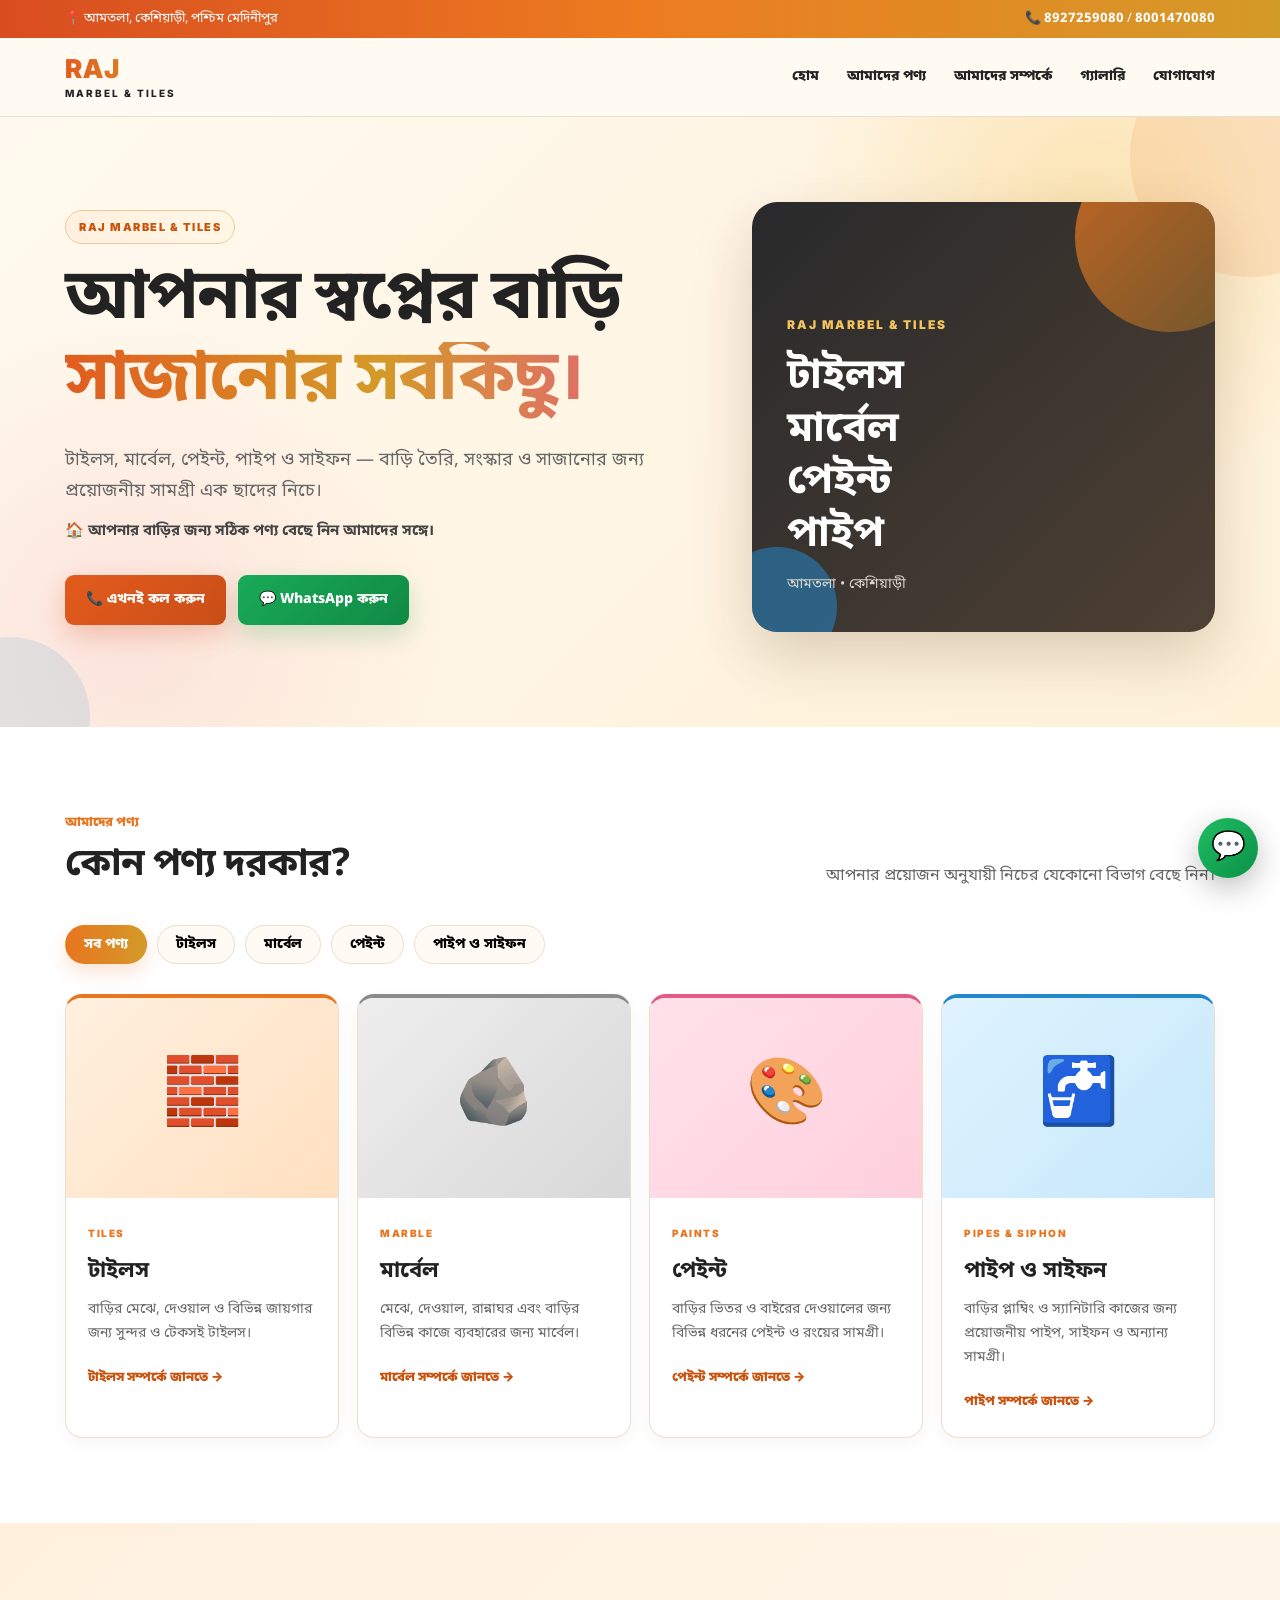
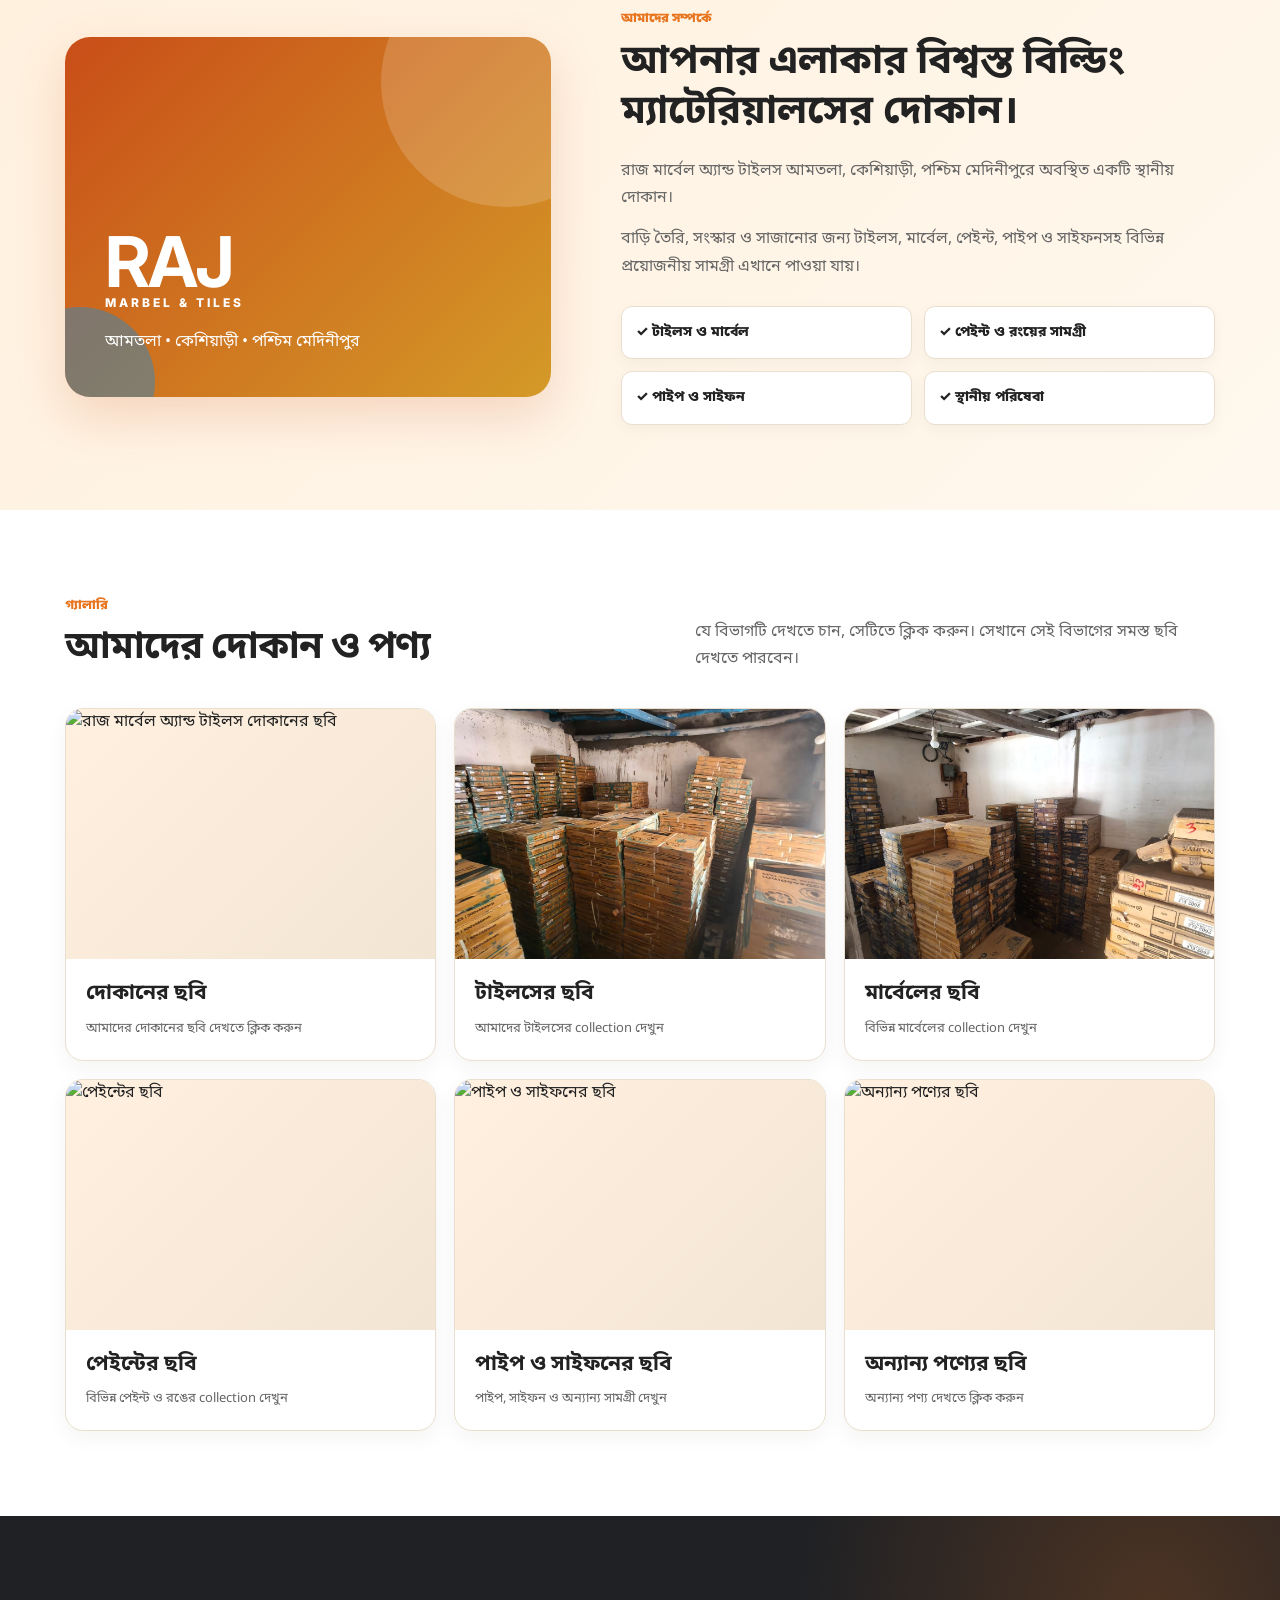
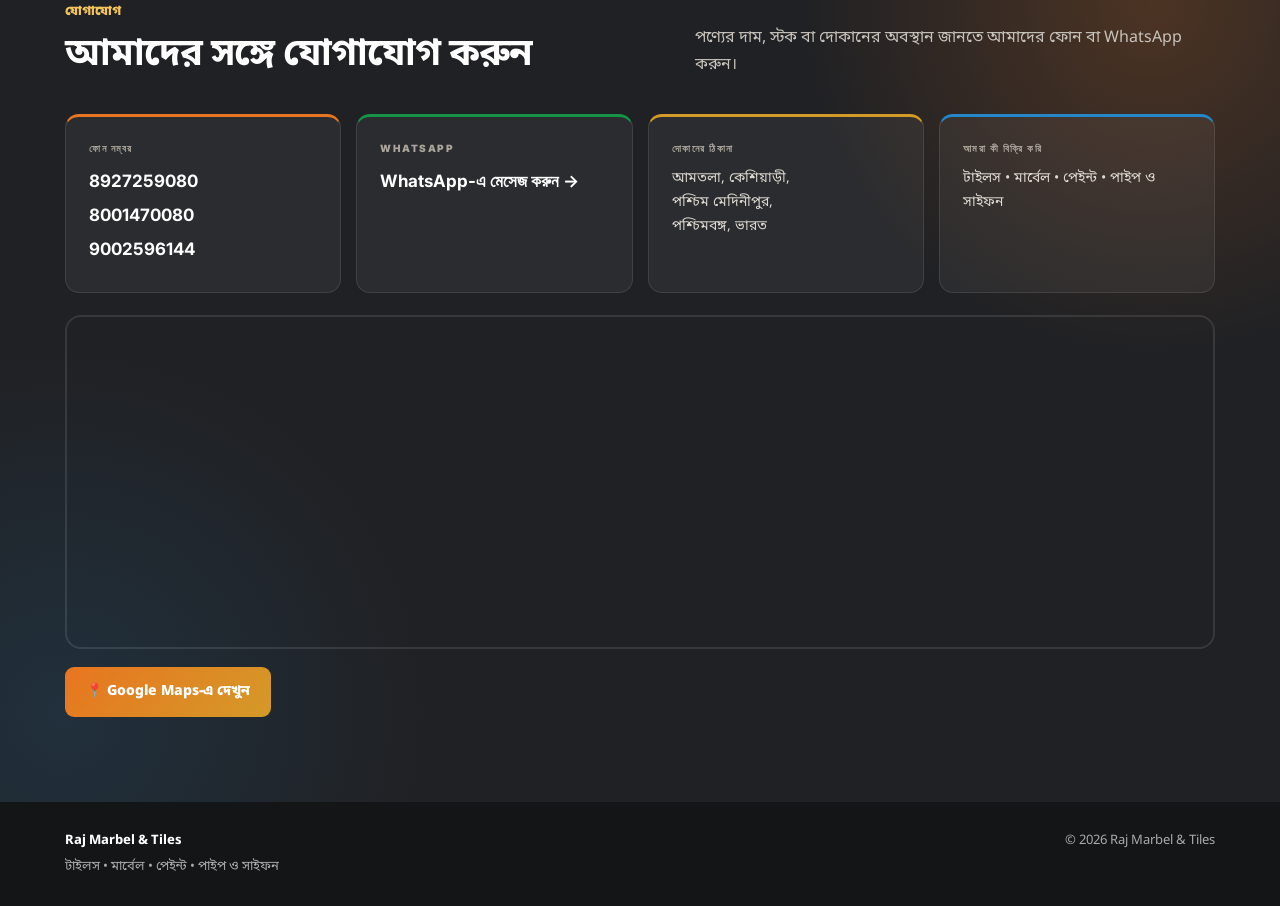
==== index.html @ 2b51fd88 "Initial commit" ====
<!DOCTYPE html>
<html lang="bn">
<head>
    <meta charset="UTF-8">

    <meta name="viewport" content="width=device-width, initial-scale=1.0">

    <!-- SEO: Keep these in English for online search -->
    <title>Raj Marbel & Tiles | Tiles, Marble, Paints & Pipes | Amtola, Keshiary</title>

    <meta
        name="description"
        content="Raj Marbel & Tiles - Tiles, Marble, Paints, Pipes & Siphon shop in Amtola, Keshiary, Paschim Medinipur, West Bengal."
    >

    <meta
        name="keywords"
        content="Raj Marbel & Tiles, Tiles shop Amtola, Marble shop Keshiary, Paint shop Amtola, Pipes shop Keshiary, Paschim Medinipur Tiles, Marble, Paints, Pipes"
    >

    <meta name="author" content="Raj Marbel & Tiles">

    <!-- Bengali + English Fonts -->
    <link rel="preconnect" href="https://fonts.googleapis.com">

    <link rel="preconnect" href="https://fonts.gstatic.com" crossorigin>

    <link
        href="https://fonts.googleapis.com/css2?family=Inter:wght@400;500;600;700;800&family=Noto+Sans+Bengali:wght@400;500;600;700;800&display=swap"
        rel="stylesheet"
    >

    <link rel="stylesheet" href="style.css">
</head>

<body>


<!-- ==========================================
     TOP BAR
========================================== -->

<div class="top-bar">

    <div class="container top-bar-content">

        <span>
            📍 আমতলা, কেশিয়াড়ী, পশ্চিম মেদিনীপুর
        </span>

        <span>
            📞
            <a href="tel:+918927259080">
                8927259080
            </a>

            /

            <a href="tel:+918001470080">
                8001470080
            </a>
        </span>

    </div>

</div>


<!-- ==========================================
     NAVIGATION
========================================== -->

<header class="navbar">

    <div class="container nav-container">

        <a href="#home" class="logo">

            <span>RAJ</span>

            <small>
                MARBEL & TILES
            </small>

        </a>


        <nav class="nav-links" id="navLinks">

            <a href="#home">
                হোম
            </a>

            <a href="#products">
                আমাদের পণ্য
            </a>

            <a href="#about">
                আমাদের সম্পর্কে
            </a>

            <a href="#gallery">
                গ্যালারি
            </a>

            <a href="#contact">
                যোগাযোগ
            </a>

        </nav>


        <button
            class="menu-button"
            id="menuButton"
            aria-label="মেনু খুলুন"
        >
            ☰
        </button>

    </div>

</header>


<!-- ==========================================
     MAIN
========================================== -->

<main>


<!-- ==========================================
     HERO SECTION
========================================== -->

<section class="hero" id="home">

    <div class="container hero-container">


        <div class="hero-content">

            <div class="hero-label">
                RAJ MARBEL & TILES
            </div>


            <h1>

                আপনার স্বপ্নের বাড়ি
                <span>
                    সাজানোর সবকিছু।
                </span>

            </h1>


            <p>

                টাইলস, মার্বেল, পেইন্ট, পাইপ ও সাইফন —
                বাড়ি তৈরি, সংস্কার ও সাজানোর জন্য
                প্রয়োজনীয় সামগ্রী এক ছাদের নিচে।

            </p>


            <p class="bengali-highlight">

                🏠 আপনার বাড়ির জন্য সঠিক পণ্য বেছে নিন
                আমাদের সঙ্গে।

            </p>


            <div class="hero-buttons">

                <a
                    href="tel:+918927259080"
                    class="btn btn-primary"
                >
                    📞 এখনই কল করুন
                </a>


                <a
                    href="https://wa.me/918927259080?text=%E0%A6%A8%E0%A6%AE%E0%A6%B8%E0%A7%8D%E0%A6%95%E0%A6%BE%E0%A6%B0%2C%20%E0%A6%86%E0%A6%AE%E0%A6%BF%20%E0%A6%B0%E0%A6%BE%E0%A6%9C%20%E0%A6%AE%E0%A6%BE%E0%A6%B0%E0%A7%8D%E0%A6%AC%E0%A7%87%E0%A6%B2%20%E0%A6%85%E0%A7%8D%E0%A6%AF%E0%A6%BE%E0%A6%A8%E0%A7%8D%E0%A6%A1%20%E0%A6%9F%E0%A6%BE%E0%A6%87%E0%A6%B2%E0%A6%B8%E0%A7%87%E0%A6%B0%20পণ্য%20সম্পর্কে%20জানতে%20চাই।"
                    target="_blank"
                    class="btn btn-whatsapp"
                >
                    💬 WhatsApp করুন
                </a>

            </div>

        </div>


        <div class="hero-card">

            <div class="hero-card-content">

                <span>
                    RAJ MARBEL & TILES
                </span>


                <h2>

                    টাইলস<br>
                    মার্বেল<br>
                    পেইন্ট<br>
                    পাইপ

                </h2>


                <p>
                    আমতলা • কেশিয়াড়ী
                </p>

            </div>

        </div>

    </div>

</section>


<!-- ==========================================
     PRODUCTS SECTION
========================================== -->

<section
    class="section products-section"
    id="products"
>

    <div class="container">


        <div class="section-heading">

            <div>

                <span class="section-label">
                    আমাদের পণ্য
                </span>

                <h2>
                    কোন পণ্য দরকার?
                </h2>

            </div>


            <p>
                আপনার প্রয়োজন অনুযায়ী নিচের
                যেকোনো বিভাগ বেছে নিন।
            </p>

        </div>


        <!-- FILTER BUTTONS -->

        <div class="filter-buttons">

            <button
                class="filter-btn active"
                data-filter="all"
            >
                সব পণ্য
            </button>


            <button
                class="filter-btn"
                data-filter="tiles"
            >
                টাইলস
            </button>


            <button
                class="filter-btn"
                data-filter="marble"
            >
                মার্বেল
            </button>


            <button
                class="filter-btn"
                data-filter="paint"
            >
                পেইন্ট
            </button>


            <button
                class="filter-btn"
                data-filter="pipes"
            >
                পাইপ ও সাইফন
            </button>

        </div>


        <div class="products-grid">


            <!-- TILES -->

            <div
                class="product-card"
                data-category="tiles"
            >

                <div class="product-image tiles-image">

                    🧱

                </div>


                <div class="product-content">

                    <span class="product-category">
                        TILES
                    </span>


                    <h3>
                        টাইলস
                    </h3>


                    <p>

                        বাড়ির মেঝে, দেওয়াল ও বিভিন্ন
                        জায়গার জন্য সুন্দর ও টেকসই
                        টাইলস।

                    </p>


                    <a
                        class="product-link"
                        href="https://wa.me/918927259080?text=%E0%A6%A8%E0%A6%AE%E0%A6%B8%E0%A7%8D%E0%A6%95%E0%A6%BE%E0%A6%B0%2C%20%E0%A6%86%E0%A6%AE%E0%A6%BF%20%E0%A6%9F%E0%A6%BE%E0%A6%87%E0%A6%B2%E0%A6%B8%20%E0%A6%B8%E0%A6%AE%E0%A7%8D%E0%A6%AA%E0%A6%B0%E0%A7%8D%E0%A6%95%E0%A7%87%20%E0%A6%9C%E0%A6%BE%E0%A6%A8%E0%A6%A4%E0%A7%87%20%E0%A6%9A%E0%A6%BE%E0%A6%87%E0%A5%A4"
                        target="_blank"
                    >
                        টাইলস সম্পর্কে জানতে → 
                    </a>

                </div>

            </div>


            <!-- MARBLE -->

            <div
                class="product-card"
                data-category="marble"
            >

                <div class="product-image marble-image">

                    🪨

                </div>


                <div class="product-content">

                    <span class="product-category">
                        MARBLE
                    </span>


                    <h3>
                        মার্বেল
                    </h3>


                    <p>

                        মেঝে, দেওয়াল, রান্নাঘর এবং
                        বাড়ির বিভিন্ন কাজে ব্যবহারের
                        জন্য মার্বেল।

                    </p>


                    <a
                        class="product-link"
                        href="https://wa.me/918927259080?text=%E0%A6%A8%E0%A6%AE%E0%A6%B8%E0%A7%8D%E0%A6%95%E0%A6%BE%E0%A6%B0%2C%20%E0%A6%86%E0%A6%AE%E0%A6%BF%20%E0%A6%AE%E0%A6%BE%E0%A6%B0%E0%A7%8D%E0%A6%AC%E0%A7%87%E0%A6%B2%20%E0%A6%B8%E0%A6%AE%E0%A7%8D%E0%A6%AA%E0%A6%B0%E0%A7%8D%E0%A6%95%E0%A7%87%20%E0%A6%9C%E0%A6%BE%E0%A6%A8%E0%A6%A4%E0%A7%87%20চাই।"
                        target="_blank"
                    >
                        মার্বেল সম্পর্কে জানতে →
                    </a>

                </div>

            </div>


            <!-- PAINT -->

            <div
                class="product-card"
                data-category="paint"
            >

                <div class="product-image paint-image">

                    🎨

                </div>


                <div class="product-content">

                    <span class="product-category">
                        PAINTS
                    </span>


                    <h3>
                        পেইন্ট
                    </h3>


                    <p>

                        বাড়ির ভিতর ও বাইরের দেওয়ালের
                        জন্য বিভিন্ন ধরনের পেইন্ট ও
                        রংয়ের সামগ্রী।

                    </p>


                    <a
                        class="product-link"
                        href="https://wa.me/918927259080?text=%E0%A6%A8%E0%A6%AE%E0%A6%B8%E0%A7%8D%E0%A6%95%E0%A6%BE%E0%A6%B0%2C%20%E0%A6%86%E0%A6%AE%E0%A6%BF%20%E0%A6%AA%E0%A7%87%E0%A6%87%E0%A6%A8%E0%A7%8D%E0%A6%9F%20%E0%A6%B8%E0%A6%AE%E0%A7%8D%E0%A6%AA%E0%A6%B0%E0%A7%8D%E0%A6%95%E0%A7%87%20%E0%A6%9C%E0%A6%BE%E0%A6%A8%E0%A6%A4%E0%A7%87%20%E0%A6%9A%E0%A6%BE%E0%A6%87%E0%A5%A4"
                        target="_blank"
                    >
                        পেইন্ট সম্পর্কে জানতে →
                    </a>

                </div>

            </div>


            <!-- PIPES -->

            <div
                class="product-card"
                data-category="pipes"
            >

                <div class="product-image pipes-image">

                    🚰

                </div>


                <div class="product-content">

                    <span class="product-category">
                        PIPES & SIPHON
                    </span>


                    <h3>
                        পাইপ ও সাইফন
                    </h3>


                    <p>

                        বাড়ির প্লাম্বিং ও স্যানিটারি
                        কাজের জন্য প্রয়োজনীয় পাইপ,
                        সাইফন ও অন্যান্য সামগ্রী।

                    </p>


                    <a
                        class="product-link"
                        href="https://wa.me/918927259080?text=%E0%A6%A8%E0%A6%AE%E0%A6%B8%E0%A7%8D%E0%A6%95%E0%A6%BE%E0%A6%B0%2C%20%E0%A6%86%E0%A6%AE%E0%A6%BF%20%E0%A6%AA%E0%A6%BE%E0%A6%87%E0%A6%AA%20%E0%A6%93%20%E0%A6%B8%E0%A6%BE%E0%A6%87%E0%A6%AB%E0%A6%A8%20%E0%A6%B8%E0%A6%AE%E0%A7%8D%E0%A6%AA%E0%A6%B0%E0%A7%8D%E0%A6%95%E0%A7%87%20%E0%A6%9C%E0%A6%BE%E0%A6%A8%E0%A6%A4%E0%A7%87%20%E0%A6%9A%E0%A6%BE%E0%A6%87%E0%A5%A4"
                        target="_blank"
                    >
                        পাইপ সম্পর্কে জানতে →
                    </a>

                </div>

            </div>


        </div>

    </div>

</section>


<!-- ==========================================
     ABOUT SECTION
========================================== -->

<section
    class="section about-section"
    id="about"
>

    <div class="container about-container">


        <div class="about-visual">

            <div class="about-logo">

                <strong>
                    RAJ
                </strong>

                <span>
                    MARBEL & TILES
                </span>

            </div>


            <p>
                আমতলা • কেশিয়াড়ী • পশ্চিম মেদিনীপুর
            </p>

        </div>


        <div class="about-content">

            <span class="section-label">
                আমাদের সম্পর্কে
            </span>


            <h2>
                আপনার এলাকার বিশ্বস্ত
                বিল্ডিং ম্যাটেরিয়ালসের দোকান।
            </h2>


            <p>

                রাজ মার্বেল অ্যান্ড টাইলস আমতলা,
                কেশিয়াড়ী, পশ্চিম মেদিনীপুরে অবস্থিত
                একটি স্থানীয় দোকান।

            </p>


            <p>

                বাড়ি তৈরি, সংস্কার ও সাজানোর জন্য
                টাইলস, মার্বেল, পেইন্ট, পাইপ ও
                সাইফনসহ বিভিন্ন প্রয়োজনীয় সামগ্রী
                এখানে পাওয়া যায়।

            </p>


            <div class="features">

                <div class="feature">
                    ✓ টাইলস ও মার্বেল
                </div>


                <div class="feature">
                    ✓ পেইন্ট ও রংয়ের সামগ্রী
                </div>


                <div class="feature">
                    ✓ পাইপ ও সাইফন
                </div>


                <div class="feature">
                    ✓ স্থানীয় পরিষেবা
                </div>

            </div>

        </div>

    </div>

</section>


<!-- ==========================================
     GALLERY
========================================== -->

<!-- ==========================================
     GALLERY SECTION
========================================== -->

<section class="section gallery-section" id="gallery">

    <div class="container">

        <div class="section-heading">

            <div>
                <span class="section-label">
                    গ্যালারি
                </span>

                <h2>
                    আমাদের দোকান ও পণ্য
                </h2>
            </div>

            <p>
                যে বিভাগটি দেখতে চান, সেটিতে ক্লিক করুন।
                সেখানে সেই বিভাগের সমস্ত ছবি দেখতে পারবেন।
            </p>

        </div>


        <!-- ==================================
             GALLERY CATEGORY CARDS
        ================================== -->

        <div class="gallery-grid">


            <!-- SHOP -->

            <div
                class="gallery-category"
                data-category="shop"
            >

                <div class="gallery-category-image">

                    <img
                        src="images/shop/shop1.jpg"
                        alt="রাজ মার্বেল অ্যান্ড টাইলস দোকানের ছবি"
                    >

                    <div class="gallery-overlay">
                        <span>ছবিগুলি দেখুন →</span>
                    </div>

                </div>

                <div class="gallery-category-title">

                    <h3>
                        দোকানের ছবি
                    </h3>

                    <p>
                        আমাদের দোকানের ছবি দেখতে ক্লিক করুন
                    </p>

                </div>

            </div>



            <!-- TILES -->

            <div
                class="gallery-category"
                data-category="tiles"
            >

                <div class="gallery-category-image">

                    <img
                        src="images/tiles/tile1.jpeg"
                        alt="টাইলসের ছবি"
                    >

                    <div class="gallery-overlay">
                        <span>ছবিগুলি দেখুন →</span>
                    </div>

                </div>

                <div class="gallery-category-title">

                    <h3>
                        টাইলসের ছবি
                    </h3>

                    <p>
                        আমাদের টাইলসের collection দেখুন
                    </p>

                </div>

            </div>



            <!-- MARBLE -->

            <div
                class="gallery-category"
                data-category="marble"
            >

                <div class="gallery-category-image">

                    <img
                        src="images/marble/marble4.jpeg"
                        alt="মার্বেলের ছবি"
                    >

                    <div class="gallery-overlay">
                        <span>ছবিগুলি দেখুন →</span>
                    </div>

                </div>

                <div class="gallery-category-title">

                    <h3>
                        মার্বেলের ছবি
                    </h3>

                    <p>
                        বিভিন্ন মার্বেলের collection দেখুন
                    </p>

                </div>

            </div>



            <!-- PAINT -->

            <div
                class="gallery-category"
                data-category="paint"
            >

                <div class="gallery-category-image">

                    <img
                        src="images/paint/paint1.jpg"
                        alt="পেইন্টের ছবি"
                    >

                    <div class="gallery-overlay">
                        <span>ছবিগুলি দেখুন →</span>
                    </div>

                </div>

                <div class="gallery-category-title">

                    <h3>
                        পেইন্টের ছবি
                    </h3>

                    <p>
                        বিভিন্ন পেইন্ট ও রঙের collection দেখুন
                    </p>

                </div>

            </div>



            <!-- PIPES -->

            <div
                class="gallery-category"
                data-category="pipes"
            >

                <div class="gallery-category-image">

                    <img
                        src="images/pipes/pipe1.jpg"
                        alt="পাইপ ও সাইফনের ছবি"
                    >

                    <div class="gallery-overlay">
                        <span>ছবিগুলি দেখুন →</span>
                    </div>

                </div>

                <div class="gallery-category-title">

                    <h3>
                        পাইপ ও সাইফনের ছবি
                    </h3>

                    <p>
                        পাইপ, সাইফন ও অন্যান্য সামগ্রী দেখুন
                    </p>

                </div>

            </div>



            <!-- OTHER PRODUCTS -->

            <div
                class="gallery-category"
                data-category="products"
            >

                <div class="gallery-category-image">

                    <img
                        src="images/products/product1.jpg"
                        alt="অন্যান্য পণ্যের ছবি"
                    >

                    <div class="gallery-overlay">
                        <span>ছবিগুলি দেখুন →</span>
                    </div>

                </div>

                <div class="gallery-category-title">

                    <h3>
                        অন্যান্য পণ্যের ছবি
                    </h3>

                    <p>
                        অন্যান্য পণ্য দেখতে ক্লিক করুন
                    </p>

                </div>

            </div>


        </div>

    </div>

</section>



<!-- ==========================================
     IMAGE GALLERY POPUP
========================================== -->

<div
    class="gallery-modal"
    id="galleryModal"
>


    <div class="gallery-modal-content">


        <!-- CLOSE BUTTON -->

        <button
            class="gallery-close"
            id="galleryClose"
            aria-label="বন্ধ করুন"
        >
            ×
        </button>


        <!-- TITLE -->

        <div class="gallery-modal-header">

            <span class="section-label">
                RAJ MARBEL & TILES
            </span>

            <h2 id="galleryModalTitle">
                ছবিগুলি
            </h2>

        </div>


        <!-- ALL IMAGES WILL APPEAR HERE -->

        <div
            class="gallery-modal-grid"
            id="galleryModalGrid"
        >
        </div>


    </div>

</div>


<!-- ==========================================
     CONTACT SECTION
========================================== -->

<section
    class="section contact-section"
    id="contact"
>

    <div class="container">


        <div class="section-heading contact-heading">

            <div>

                <span class="section-label">
                    যোগাযোগ
                </span>

                <h2>
                    আমাদের সঙ্গে যোগাযোগ করুন
                </h2>

            </div>


            <p>

                পণ্যের দাম, স্টক বা দোকানের
                অবস্থান জানতে আমাদের ফোন বা
                WhatsApp করুন।

            </p>

        </div>


        <div class="contact-grid">


            <!-- PHONE -->

            <div class="contact-card">

                <span>
                    ফোন নম্বর
                </span>


                <a href="tel:+918927259080">
                    8927259080
                </a>


                <a href="tel:+918001470080">
                    8001470080
                </a>

                <a href="tel:+918927259080">
                    9002596144
                </a>

            </div>


            <!-- WHATSAPP -->

            <div class="contact-card">

                <span>
                    WHATSAPP
                </span>


                <a
                    href="https://wa.me/918927259080"
                    target="_blank"
                >
                    WhatsApp-এ মেসেজ করুন →
                </a>

            </div>


            <!-- ADDRESS -->

            <div class="contact-card">

                <span>
                    দোকানের ঠিকানা
                </span>


                <p>

                    আমতলা, কেশিয়াড়ী,<br>
                    পশ্চিম মেদিনীপুর,<br>
                    পশ্চিমবঙ্গ, ভারত

                </p>

            </div>


            <!-- PRODUCTS -->

            <div class="contact-card">

                <span>
                    আমরা কী বিক্রি করি
                </span>


                <p>

                    টাইলস • মার্বেল • পেইন্ট
                    • পাইপ ও সাইফন

                </p>

            </div>


        </div>


        <!-- GOOGLE MAP -->

       <!-- GOOGLE MAP -->

<div class="map-container">

    <iframe
        src="https://www.google.com/maps?q=22.1089601,87.2358362&output=embed"
        loading="lazy"
        allowfullscreen
        referrerpolicy="no-referrer-when-downgrade">
    </iframe>

</div>


<div class="map-button-container">

    <a
        href="https://maps.app.goo.gl/Q51LGaHmCo3xpLuk7"
        target="_blank"
        rel="noopener noreferrer"
        class="btn btn-map"
    >
        📍 Google Maps-এ দেখুন
    </a>

</div>

    </div>

</section>


</main>


<!-- ==========================================
     FOOTER
========================================== -->

<footer>

    <div class="container footer-container">


        <div>

            <strong>
                Raj Marbel & Tiles
            </strong>


            <p>

                টাইলস • মার্বেল • পেইন্ট
                • পাইপ ও সাইফন

            </p>

        </div>


        <div>

            © <span id="currentYear"></span>
            Raj Marbel & Tiles

        </div>


    </div>

</footer>


<!-- ==========================================
     FLOATING WHATSAPP
========================================== -->

<a
    href="https://wa.me/918927259080?text=%E0%A6%A8%E0%A6%AE%E0%A6%B8%E0%A7%8D%E0%A6%95%E0%A6%BE%E0%A6%B0%2C%20%E0%A6%86%E0%A6%AE%E0%A6%BF%20%E0%A6%B0%E0%A6%BE%E0%A6%9C%20%E0%A6%AE%E0%A6%BE%E0%A6%B0%E0%A7%8D%E0%A6%AC%E0%A7%87%E0%A6%B2%20অ্যান্ড%20টাইলসের%20পণ্য%20সম্পর্কে%20জানতে%20চাই।"
    target="_blank"
    class="floating-whatsapp"
    aria-label="WhatsApp"
>
    💬
</a>


<script src="script.js"></script>

</body>
</html>
---- style.css ----
/* =========================================================
   RAJ MARBEL & TILES
   Colourful Bengali Customer Design
========================================================= */


/* =========================================================
   ROOT COLORS
========================================================= */

:root {

    --dark: #202124;
    --dark-2: #292b2f;

    --text: #222222;
    --muted: #666666;

    --white: #ffffff;

    --cream: #fffaf2;
    --cream-2: #fff4df;

    --orange: #e87520;
    --orange-dark: #c9530d;

    --gold: #d49a28;
    --gold-light: #f4c45d;

    --red: #d94335;

    --green: #159447;
    --green-light: #25b963;

    --blue: #2487c9;
    --blue-light: #dff3ff;

    --purple: #7653c8;
    --pink: #e45a87;

    --border: #eadfce;

    --shadow:
        0 15px 45px rgba(40, 30, 10, 0.10);

    --max-width: 1150px;
}


/* =========================================================
   RESET
========================================================= */

* {
    margin: 0;
    padding: 0;
    box-sizing: border-box;
}


html {
    scroll-behavior: smooth;
}


body {

    font-family:
        "Noto Sans Bengali",
        "Inter",
        sans-serif;

    color: var(--text);

    background:
        linear-gradient(
            180deg,
            #fffaf2 0%,
            #fffdf9 45%,
            #fff7eb 100%
        );

    line-height: 1.7;

}


a {
    color: inherit;
    text-decoration: none;
}


button {
    font-family: inherit;
}


.container {

    width: min(
        var(--max-width),
        92%
    );

    margin: auto;

}


/* =========================================================
   TOP BAR
========================================================= */

.top-bar {

    background:
        linear-gradient(
            90deg,
            #d84d20,
            #ed7b20,
            #d49a28
        );

    color: white;

    padding: 8px 0;

    font-size: 13px;

}


.top-bar-content {

    display: flex;

    align-items: center;

    justify-content: space-between;

    gap: 15px;

    flex-wrap: wrap;

}


.top-bar a {

    color: white;

    font-weight: 700;

}


.top-bar a:hover {

    text-decoration: underline;

}


/* =========================================================
   NAVBAR
========================================================= */

.navbar {

    position: sticky;

    top: 0;

    z-index: 1000;

    background:
        rgba(255, 250, 242, 0.94);

    backdrop-filter: blur(15px);

    border-bottom:
        1px solid #eadfce;

}


.nav-container {

    min-height: 78px;

    display: flex;

    align-items: center;

    justify-content: space-between;

    gap: 30px;

}


/* =========================================================
   LOGO
========================================================= */

.logo {

    display: flex;

    flex-direction: column;

    line-height: 1;

}


.logo span {

    font-family: "Inter", sans-serif;

    font-size: 26px;

    font-weight: 900;

    letter-spacing: 1px;

    background:
        linear-gradient(
            90deg,
            #e45b20,
            #d49a28
        );

    -webkit-background-clip: text;

    background-clip: text;

    color: transparent;

}


.logo small {

    margin-top: 6px;

    color: var(--dark);

    font-family: "Inter", sans-serif;

    font-size: 10px;

    font-weight: 800;

    letter-spacing: 2px;

}


/* =========================================================
   NAV LINKS
========================================================= */

.nav-links {

    display: flex;

    align-items: center;

    gap: 28px;

}


.nav-links a {

    position: relative;

    font-size: 14px;

    font-weight: 800;

    transition: 0.25s;

}


.nav-links a::after {

    content: "";

    position: absolute;

    left: 0;

    bottom: -7px;

    width: 0;

    height: 3px;

    border-radius: 10px;

    background:
        linear-gradient(
            90deg,
            var(--orange),
            var(--gold)
        );

    transition: width 0.25s;

}


.nav-links a:hover {

    color: var(--orange);

}


.nav-links a:hover::after {

    width: 100%;

}


/* =========================================================
   MOBILE MENU
========================================================= */

.menu-button {

    display: none;

    border: 0;

    background: transparent;

    font-size: 28px;

    cursor: pointer;

}


/* =========================================================
   HERO
========================================================= */

.hero {

    position: relative;

    overflow: hidden;

    padding: 85px 0 95px;

    background:

        radial-gradient(
            circle at 85% 15%,
            rgba(244, 196, 93, 0.35),
            transparent 25%
        ),

        radial-gradient(
            circle at 10% 85%,
            rgba(228, 90, 135, 0.12),
            transparent 25%
        ),

        linear-gradient(
            135deg,
            #fff9ef,
            #fff1d8
        );

}


/* Decorative circles */

.hero::before {

    content: "";

    position: absolute;

    width: 240px;

    height: 240px;

    right: -90px;

    top: -80px;

    border-radius: 50%;

    background:
        rgba(232, 117, 32, 0.13);

}


.hero::after {

    content: "";

    position: absolute;

    width: 160px;

    height: 160px;

    left: -70px;

    bottom: -70px;

    border-radius: 50%;

    background:
        rgba(36, 135, 201, 0.12);

}


.hero-container {

    position: relative;

    z-index: 2;

    display: grid;

    grid-template-columns:
        1.15fr 0.85fr;

    gap: 60px;

    align-items: center;

}


/* =========================================================
   HERO CONTENT
========================================================= */

.hero-label {

    display: inline-block;

    padding: 7px 13px;

    border-radius: 30px;

    background:
        linear-gradient(
            90deg,
            #fff0df,
            #fff7e6
        );

    border:
        1px solid #f2c899;

    color: var(--orange-dark);

    font-family: "Inter", sans-serif;

    font-size: 11px;

    font-weight: 900;

    letter-spacing: 1.5px;

    margin-bottom: 17px;

}


.hero h1 {

    max-width: 750px;

    font-size:
        clamp(42px, 6vw, 70px);

    line-height: 1.15;

    letter-spacing: -2px;

    margin-bottom: 23px;

}


.hero h1 span {

    display: block;

    background:
        linear-gradient(
            90deg,
            #e15c20,
            #d49a28,
            #e45a87
        );

    -webkit-background-clip: text;

    background-clip: text;

    color: transparent;

}


.hero p {

    max-width: 650px;

    color: var(--muted);

    font-size: 18px;

}


.bengali-highlight {

    margin-top: 13px;

    color: #444 !important;

    font-size: 15px !important;

    font-weight: 700;

}


/* =========================================================
   HERO PRODUCT BADGES
========================================================= */

.hero-product-badges {

    display: flex;

    flex-wrap: wrap;

    gap: 8px;

    margin-top: 20px;

}


.hero-product-badges span {

    padding: 6px 12px;

    border-radius: 20px;

    background: white;

    border: 1px solid var(--border);

    font-size: 12px;

    font-weight: 800;

    box-shadow:
        0 5px 15px rgba(0,0,0,0.04);

}


/* =========================================================
   BUTTONS
========================================================= */

.hero-buttons {

    display: flex;

    gap: 12px;

    flex-wrap: wrap;

    margin-top: 30px;

}


.btn {

    display: inline-flex;

    align-items: center;

    justify-content: center;

    padding: 13px 21px;

    border-radius: 9px;

    font-size: 14px;

    font-weight: 800;

    transition: 0.25s;

}


.btn:hover {

    transform: translateY(-3px);

}


.btn-primary {

    background:
        linear-gradient(
            135deg,
            #e35b1d,
            #c94e18
        );

    color: white;

    box-shadow:
        0 10px 25px rgba(216, 77, 32, 0.25);

}


.btn-whatsapp {

    background:
        linear-gradient(
            135deg,
            #19aa58,
            #108944
        );

    color: white;

    box-shadow:
        0 10px 25px rgba(21, 148, 71, 0.22);

}


.btn-map {

    background:
        linear-gradient(
            135deg,
            #e87520,
            #d49a28
        );

    color: white;

}


/* =========================================================
   HERO CARD
========================================================= */

.hero-card {

    min-height: 430px;

    padding: 35px;

    border-radius: 25px;

    display: flex;

    align-items: flex-end;

    color: white;

    position: relative;

    overflow: hidden;

    background:

        linear-gradient(
            135deg,
            rgba(32, 33, 36, 0.96),
            rgba(71, 57, 45, 0.96)
        );

    box-shadow:
        0 25px 60px
        rgba(60, 35, 10, 0.18);

}


/* colourful decoration */

.hero-card::before {

    content: "";

    position: absolute;

    width: 190px;

    height: 190px;

    right: -50px;

    top: -60px;

    border-radius: 50%;

    background:
        linear-gradient(
            135deg,
            rgba(232,117,32,0.8),
            rgba(212,154,40,0.3)
        );

}


.hero-card::after {

    content: "";

    position: absolute;

    width: 120px;

    height: 120px;

    left: -35px;

    bottom: -35px;

    border-radius: 50%;

    background:
        rgba(36,135,201,0.55);

}


.hero-card-content {

    position: relative;

    z-index: 2;

}


.hero-card-content span {

    color: var(--gold-light);

    font-family: "Inter", sans-serif;

    font-size: 12px;

    font-weight: 900;

    letter-spacing: 2px;

}


.hero-card h2 {

    margin: 12px 0;

    font-size: 42px;

    line-height: 1.25;

}


.hero-card p {

    color: #ddd8ce;

    font-size: 14px;

}


/* =========================================================
   SECTIONS
========================================================= */

.section {

    padding: 85px 0;

}


.section-heading {

    display: flex;

    justify-content: space-between;

    align-items: end;

    gap: 25px;

    margin-bottom: 35px;

}


.section-heading h2 {

    font-size: 38px;

    line-height: 1.25;

    letter-spacing: -1px;

}


.section-heading p {

    max-width: 520px;

    color: var(--muted);

}


.section-label {

    display: block;

    color: var(--orange);

    font-size: 13px;

    font-weight: 900;

    margin-bottom: 8px;

}


/* =========================================================
   PRODUCTS
========================================================= */

.products-section {

    background: white;

}


.filter-buttons {

    display: flex;

    flex-wrap: wrap;

    gap: 10px;

    margin-bottom: 30px;

}


.filter-btn {

    border: 1px solid var(--border);

    background: #fffaf3;

    padding: 9px 18px;

    border-radius: 30px;

    cursor: pointer;

    font-size: 14px;

    font-weight: 800;

    transition: 0.2s;

}


.filter-btn:hover {

    transform: translateY(-2px);

}


.filter-btn.active {

    color: white;

    border-color: transparent;

    background:
        linear-gradient(
            90deg,
            var(--orange),
            var(--gold)
        );

    box-shadow:
        0 8px 20px
        rgba(232, 117, 32, 0.2);

}


.products-grid {

    display: grid;

    grid-template-columns:
        repeat(4, 1fr);

    gap: 18px;

}


.product-card {

    overflow: hidden;

    background: white;

    border:
        1px solid var(--border);

    border-radius: 17px;

    transition: 0.3s;

    box-shadow:
        0 5px 20px
        rgba(40, 30, 10, 0.04);

}


.product-card:hover {

    transform: translateY(-8px);

    box-shadow: var(--shadow);

}


/* different top colors */

.product-card:nth-child(1) {

    border-top:
        4px solid var(--orange);

}


.product-card:nth-child(2) {

    border-top:
        4px solid #8b8b8b;

}


.product-card:nth-child(3) {

    border-top:
        4px solid var(--pink);

}


.product-card:nth-child(4) {

    border-top:
        4px solid var(--blue);

}


.product-card.hidden {

    display: none;

}


.product-image {

    height: 200px;

    display: flex;

    align-items: center;

    justify-content: center;

    font-size: 65px;

}


.tiles-image {

    background:
        linear-gradient(
            135deg,
            #fff0df,
            #ffe0c0
        );

}


.marble-image {

    background:
        linear-gradient(
            135deg,
            #eeeeee,
            #d8d8d8
        );

}


.paint-image {

    background:
        linear-gradient(
            135deg,
            #ffe1ea,
            #ffd0dc
        );

}


.pipes-image {

    background:
        linear-gradient(
            135deg,
            #dff3ff,
            #c7e8fa
        );

}


.product-content {

    padding: 22px;

}


.product-category {

    color: var(--orange);

    font-family: "Inter", sans-serif;

    font-size: 10px;

    font-weight: 900;

    letter-spacing: 1.5px;

}


.product-content h3 {

    font-size: 22px;

    margin: 6px 0 8px;

}


.product-content p {

    color: var(--muted);

    font-size: 14px;

    margin-bottom: 18px;

}


.product-link {

    color: var(--orange-dark);

    font-size: 13px;

    font-weight: 900;

}


.product-link:hover {

    color: var(--red);

}


/* =========================================================
   ABOUT
========================================================= */

.about-section {

    background:

        linear-gradient(
            135deg,
            #fff0dd,
            #fff8ee
        );

}


.about-container {

    display: grid;

    grid-template-columns:
        0.9fr 1.1fr;

    gap: 70px;

    align-items: center;

}


.about-visual {

    min-height: 360px;

    border-radius: 25px;

    position: relative;

    overflow: hidden;

    background:

        linear-gradient(
            135deg,
            #c94e18,
            #d49a28
        );

    color: white;

    padding: 40px;

    display: flex;

    flex-direction: column;

    justify-content: end;

    box-shadow:
        0 20px 50px
        rgba(201, 78, 24, 0.18);

}


.about-visual::before {

    content: "";

    position: absolute;

    width: 250px;

    height: 250px;

    border-radius: 50%;

    right: -80px;

    top: -80px;

    background:
        rgba(255,255,255,0.16);

}


.about-visual::after {

    content: "";

    position: absolute;

    width: 150px;

    height: 150px;

    border-radius: 50%;

    left: -60px;

    bottom: -60px;

    background:
        rgba(36,135,201,0.45);

}


.about-logo {

    position: relative;

    z-index: 2;

    display: flex;

    flex-direction: column;

    line-height: 1;

}


.about-logo strong {

    font-family: "Inter", sans-serif;

    font-size: 70px;

    letter-spacing: -3px;

}


.about-logo span {

    color: white;

    font-family: "Inter", sans-serif;

    font-size: 12px;

    letter-spacing: 3px;

    font-weight: 800;

}


.about-visual > p {

    position: relative;

    z-index: 2;

    margin-top: 20px;

    color: white;

}


.about-content h2 {

    font-size: 40px;

    line-height: 1.25;

    margin-bottom: 20px;

}


.about-content > p {

    color: var(--muted);

    margin-bottom: 14px;

}


.features {

    display: grid;

    grid-template-columns: 1fr 1fr;

    gap: 12px;

    margin-top: 25px;

}


.feature {

    padding: 14px;

    background: white;

    border:
        1px solid var(--border);

    border-radius: 11px;

    font-size: 14px;

    font-weight: 800;

    box-shadow:
        0 5px 15px rgba(0,0,0,0.04);

}


/* =========================================================
   GALLERY CATEGORY
========================================================= */

.gallery-section {

    background: white;

}


.gallery-grid {

    display: grid;

    grid-template-columns:
        repeat(3, 1fr);

    gap: 18px;

}


.gallery-category {

    background: white;

    border:
        1px solid var(--border);

    border-radius: 18px;

    overflow: hidden;

    cursor: pointer;

    transition:
        transform 0.3s ease,
        box-shadow 0.3s ease;

    box-shadow:
        0 7px 20px
        rgba(40,30,10,0.05);

}


.gallery-category:hover {

    transform: translateY(-7px);

    box-shadow:
        0 20px 45px
        rgba(40,30,10,0.14);

}


.gallery-category-image {

    height: 250px;

    position: relative;

    overflow: hidden;

    background:
        linear-gradient(
            135deg,
            #fff0df,
            #f3e5d3
        );

}


.gallery-category-image img {

    width: 100%;

    height: 100%;

    object-fit: cover;

    display: block;

    transition:
        transform 0.5s ease;

}


.gallery-category:hover
.gallery-category-image img {

    transform: scale(1.08);

}


.gallery-overlay {

    position: absolute;

    inset: 0;

    display: flex;

    align-items: center;

    justify-content: center;

    background:
        linear-gradient(
            135deg,
            rgba(232,117,32,0.72),
            rgba(212,154,40,0.65)
        );

    opacity: 0;

    transition: opacity 0.3s ease;

}


.gallery-category:hover
.gallery-overlay {

    opacity: 1;

}


.gallery-overlay span {

    padding: 10px 19px;

    border-radius: 30px;

    background: white;

    color: var(--dark);

    font-size: 13px;

    font-weight: 900;

}


.gallery-category-title {

    padding: 18px 20px 20px;

}


.gallery-category-title h3 {

    font-size: 21px;

    margin-bottom: 5px;

}


.gallery-category-title p {

    color: var(--muted);

    font-size: 13px;

}


/* =========================================================
   GALLERY MODAL
========================================================= */

.gallery-modal {

    position: fixed;

    inset: 0;

    z-index: 5000;

    background:
        rgba(20, 18, 15, 0.82);

    display: flex;

    align-items: center;

    justify-content: center;

    padding: 30px;

    opacity: 0;

    visibility: hidden;

    transition:
        opacity 0.3s ease,
        visibility 0.3s ease;

}


.gallery-modal.active {

    opacity: 1;

    visibility: visible;

}


.gallery-modal-content {

    position: relative;

    width: min(
        1150px,
        100%
    );

    max-height: 90vh;

    overflow-y: auto;

    background:
        linear-gradient(
            135deg,
            #fffaf2,
            #ffffff
        );

    border-radius: 20px;

    padding: 35px;

    transform: translateY(25px);

    transition:
        transform 0.3s ease;

}


.gallery-modal.active
.gallery-modal-content {

    transform: translateY(0);

}


.gallery-close {

    position: sticky;

    top: 0;

    float: right;

    z-index: 10;

    width: 44px;

    height: 44px;

    border: none;

    border-radius: 50%;

    background:
        linear-gradient(
            135deg,
            var(--orange),
            var(--red)
        );

    color: white;

    font-size: 30px;

    line-height: 1;

    cursor: pointer;

    transition: 0.2s;

}


.gallery-close:hover {

    transform:
        rotate(90deg)
        scale(1.08);

}


.gallery-modal-header {

    padding-right: 50px;

    margin-bottom: 25px;

}


.gallery-modal-header h2 {

    font-size: 35px;

    line-height: 1.3;

}


.gallery-modal-grid {

    display: grid;

    grid-template-columns:
        repeat(3, 1fr);

    gap: 15px;

}


.gallery-modal-item {

    height: 260px;

    overflow: hidden;

    border-radius: 13px;

    background: white;

    cursor: pointer;

    box-shadow:
        0 8px 20px
        rgba(0,0,0,0.08);

}


.gallery-modal-item img {

    width: 100%;

    height: 100%;

    object-fit: cover;

    display: block;

    transition:
        transform 0.4s ease;

}


.gallery-modal-item:hover img {

    transform: scale(1.07);

}


.no-gallery-images {

    grid-column: 1 / -1;

    padding: 60px 20px;

    text-align: center;

    background: white;

    border-radius: 12px;

    color: var(--muted);

}


/* =========================================================
   CONTACT
========================================================= */

.contact-section {

    color: white;

    background:

        radial-gradient(
            circle at 90% 10%,
            rgba(232,117,32,0.22),
            transparent 25%
        ),

        radial-gradient(
            circle at 5% 90%,
            rgba(36,135,201,0.15),
            transparent 25%
        ),

        #202124;

}


.contact-heading p {

    color: #c8c4bd;

}


.contact-section .section-label {

    color: var(--gold-light);

}


.contact-grid {

    display: grid;

    grid-template-columns:
        repeat(4, 1fr);

    gap: 15px;

}


.contact-card {

    background:
        rgba(255,255,255,0.05);

    border:
        1px solid rgba(255,255,255,0.1);

    border-radius: 14px;

    padding: 23px;

    transition: 0.25s;

}


.contact-card:hover {

    transform: translateY(-5px);

    background:
        rgba(255,255,255,0.08);

}


.contact-card:nth-child(1) {

    border-top:
        3px solid var(--orange);

}


.contact-card:nth-child(2) {

    border-top:
        3px solid var(--green);

}


.contact-card:nth-child(3) {

    border-top:
        3px solid var(--gold);

}


.contact-card:nth-child(4) {

    border-top:
        3px solid var(--blue);

}


.contact-card > span {

    display: block;

    color: #aaa59b;

    font-family: "Inter", sans-serif;

    font-size: 10px;

    font-weight: 900;

    letter-spacing: 1.5px;

    margin-bottom: 10px;

}


.contact-card a {

    display: block;

    font-family: "Inter", sans-serif;

    font-size: 17px;

    font-weight: 700;

    margin-bottom: 5px;

}


.contact-card a:hover {

    color: var(--gold-light);

}


.contact-card p {

    color: #ddd9d1;

    font-size: 14px;

}


/* =========================================================
   MAP
========================================================= */

.map-container {

    margin-top: 22px;

    overflow: hidden;

    border-radius: 16px;

    border:
        2px solid rgba(255,255,255,0.1);

}


.map-container iframe {

    display: block;

    width: 100%;

    height: 330px;

    border: 0;

}


.map-button-container {

    margin-top: 18px;

}


/* =========================================================
   FOOTER
========================================================= */

footer {

    background: #141517;

    color: #aaa;

    padding: 28px 0;

    font-size: 13px;

}


.footer-container {

    display: flex;

    justify-content: space-between;

    gap: 20px;

    flex-wrap: wrap;

}


.footer-container strong {

    color: white;

}


.footer-container p {

    margin-top: 4px;

}


/* =========================================================
   FLOATING WHATSAPP
========================================================= */

.floating-whatsapp {

    position: fixed;

    right: 22px;

    bottom: 22px;

    width: 60px;

    height: 60px;

    display: flex;

    align-items: center;

    justify-content: center;

    border-radius: 50%;

    background:
        linear-gradient(
            135deg,
            #20bd64,
            #0b9145
        );

    color: white;

    font-size: 28px;

    box-shadow:
        0 10px 30px
        rgba(0,0,0,0.25);

    z-index: 2000;

    transition: 0.25s;

}


.floating-whatsapp:hover {

    transform:
        scale(1.12)
        rotate(-5deg);

}


/* =========================================================
   TABLET
========================================================= */

@media (max-width: 900px) {


    .hero-container {

        grid-template-columns: 1fr;

    }


    .hero-card {

        min-height: 320px;

    }


    .products-grid {

        grid-template-columns:
            repeat(2, 1fr);

    }


    .gallery-grid {

        grid-template-columns:
            repeat(2, 1fr);

    }


    .gallery-modal-grid {

        grid-template-columns:
            repeat(2, 1fr);

    }


    .contact-grid {

        grid-template-columns:
            repeat(2, 1fr);

    }


    .about-container {

        grid-template-columns: 1fr;

    }

}


/* =========================================================
   MOBILE
========================================================= */

@media (max-width: 650px) {


    .top-bar-content {

        justify-content: center;

        text-align: center;

        font-size: 11px;

    }


    .nav-container {

        min-height: 68px;

    }


    .menu-button {

        display: block;

    }


    .nav-links {

        position: absolute;

        left: 0;

        right: 0;

        top: 68px;

        display: none;

        flex-direction: column;

        align-items: stretch;

        gap: 0;

        background: #fffaf2;

        border-bottom:
            1px solid var(--border);

    }


    .nav-links.show {

        display: flex;

    }


    .nav-links a {

        padding: 14px 5%;

        border-bottom:
            1px solid var(--border);

    }


    .nav-links a::after {

        display: none;

    }


    .hero {

        padding: 60px 0 70px;

    }


    .hero h1 {

        font-size: 43px;

        letter-spacing: -1px;

    }


    .hero p {

        font-size: 16px;

    }


    .hero-buttons {

        flex-direction: column;

    }


    .hero-buttons .btn {

        width: 100%;

    }


    .hero-card {

        min-height: 280px;

        padding: 28px;

    }


    .hero-card h2 {

        font-size: 34px;

    }


    .section {

        padding: 60px 0;

    }


    .section-heading {

        display: block;

    }


    .section-heading p {

        margin-top: 12px;

    }


    .section-heading h2 {

        font-size: 31px;

    }


    .products-grid {

        grid-template-columns: 1fr;

    }


    .product-image {

        height: 180px;

    }


    .features {

        grid-template-columns: 1fr;

    }


    .gallery-grid {

        grid-template-columns: 1fr;

    }


    .gallery-category-image {

        height: 230px;

    }


    .gallery-modal {

        padding: 12px;

    }


    .gallery-modal-content {

        padding: 22px;

        max-height: 94vh;

    }


    .gallery-modal-header h2 {

        font-size: 28px;

    }


    .gallery-modal-grid {

        grid-template-columns: 1fr;

        gap: 12px;

    }


    .gallery-modal-item {

        height: 250px;

    }


    .contact-grid {

        grid-template-columns: 1fr;

    }


    .about-content h2 {

        font-size: 32px;

    }


    .footer-container {

        flex-direction: column;

    }


    .floating-whatsapp {

        right: 17px;

        bottom: 17px;

        width: 55px;

        height: 55px;

    }

}
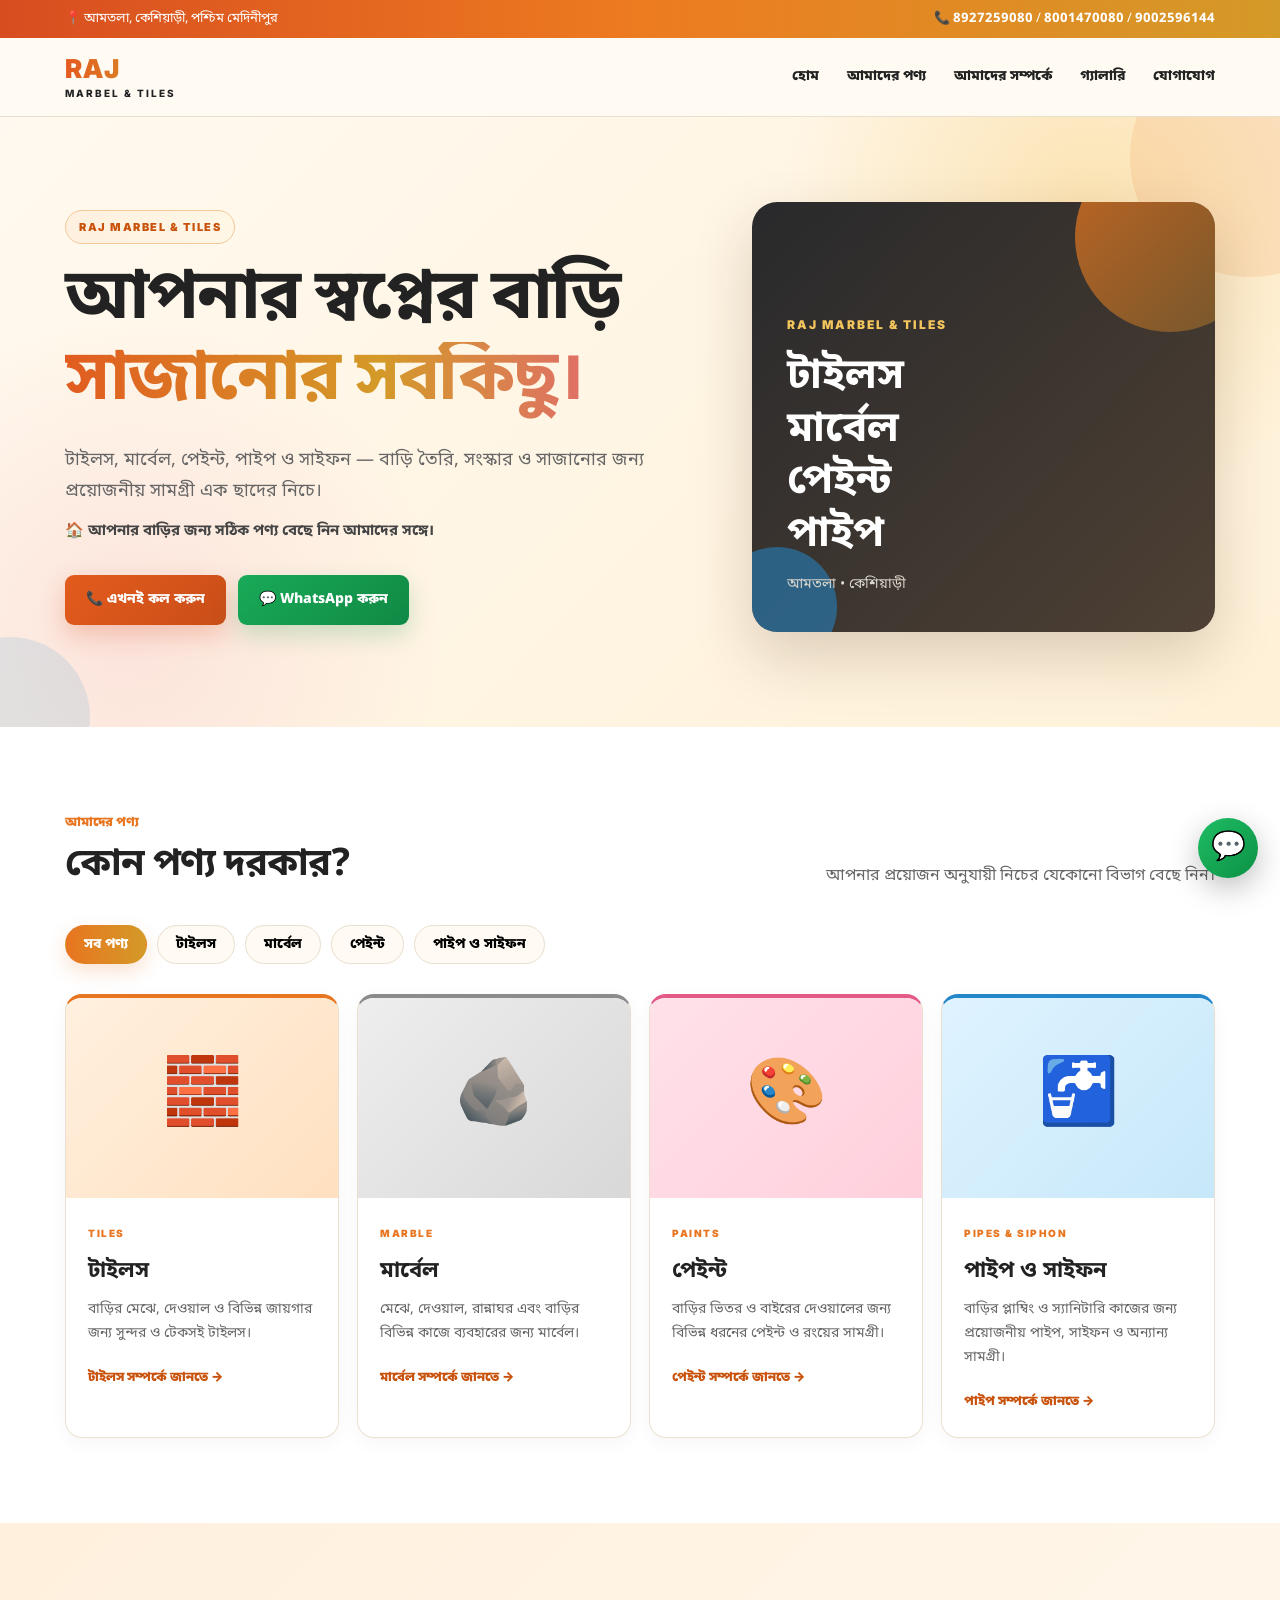
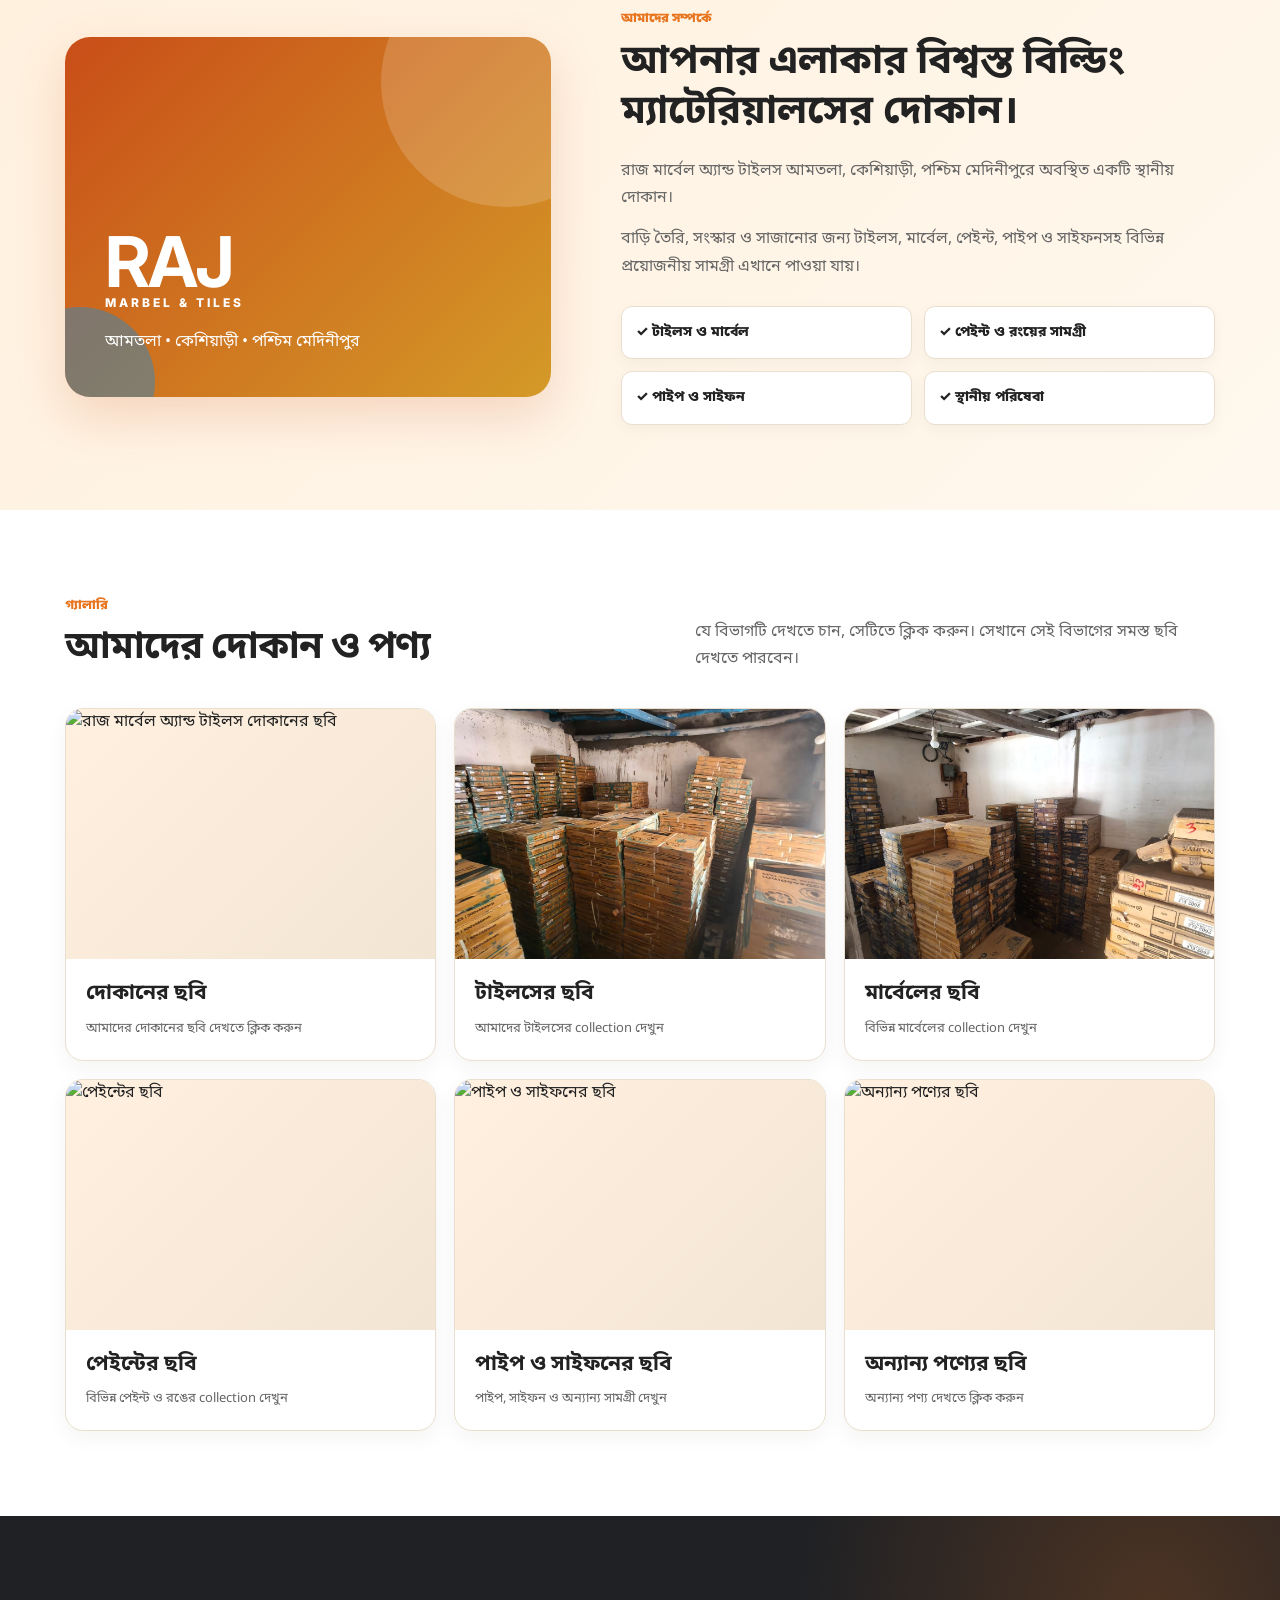
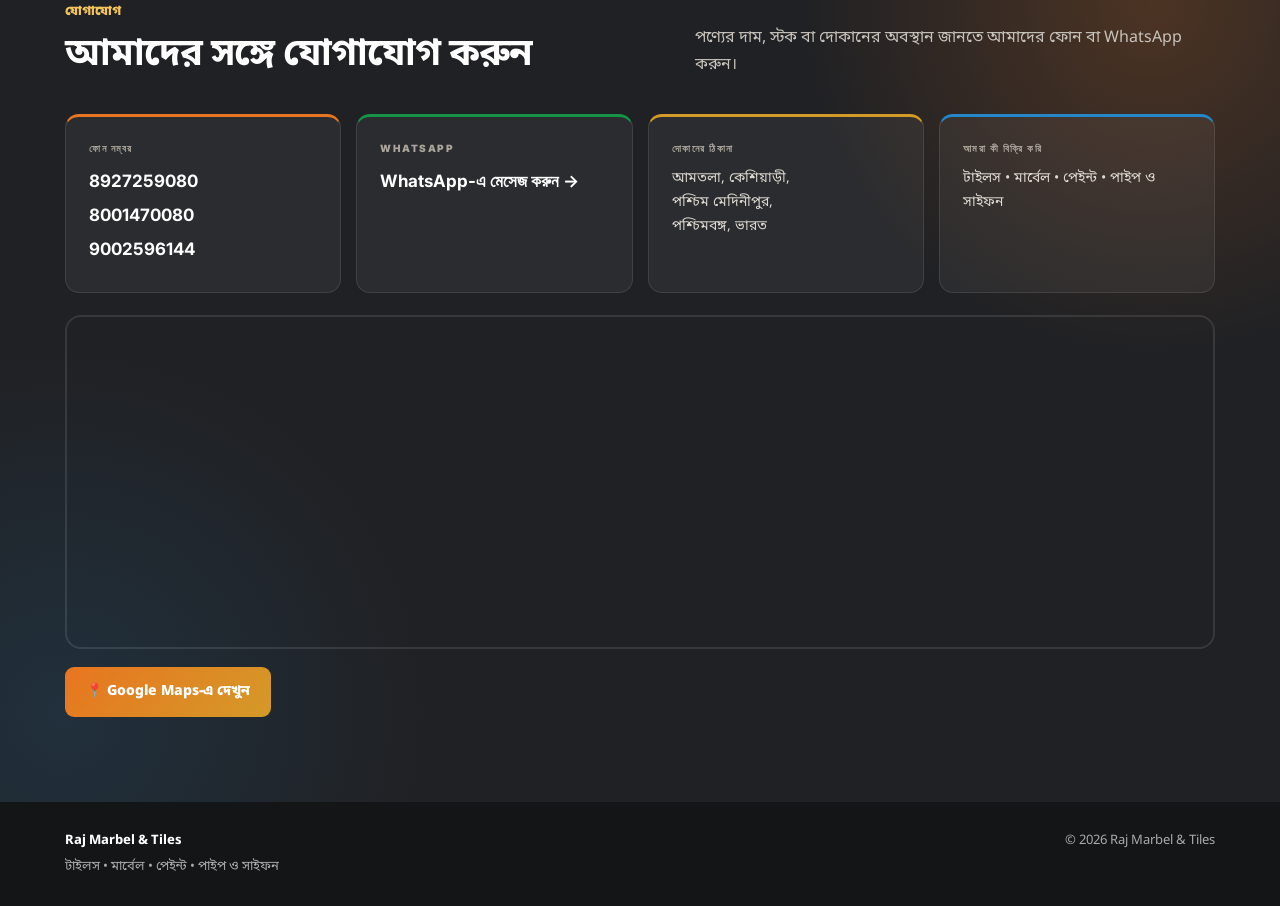
==== commit 726200ec: "Update website" ====
--- a/index.html
+++ b/index.html
@@ -59,6 +59,13 @@
             <a href="tel:+918001470080">
                 8001470080
             </a>
+
+            /
+
+            <a href="tel:+919002596144">
+                9002596144
+            </a>
+
         </span>
 
     </div>
